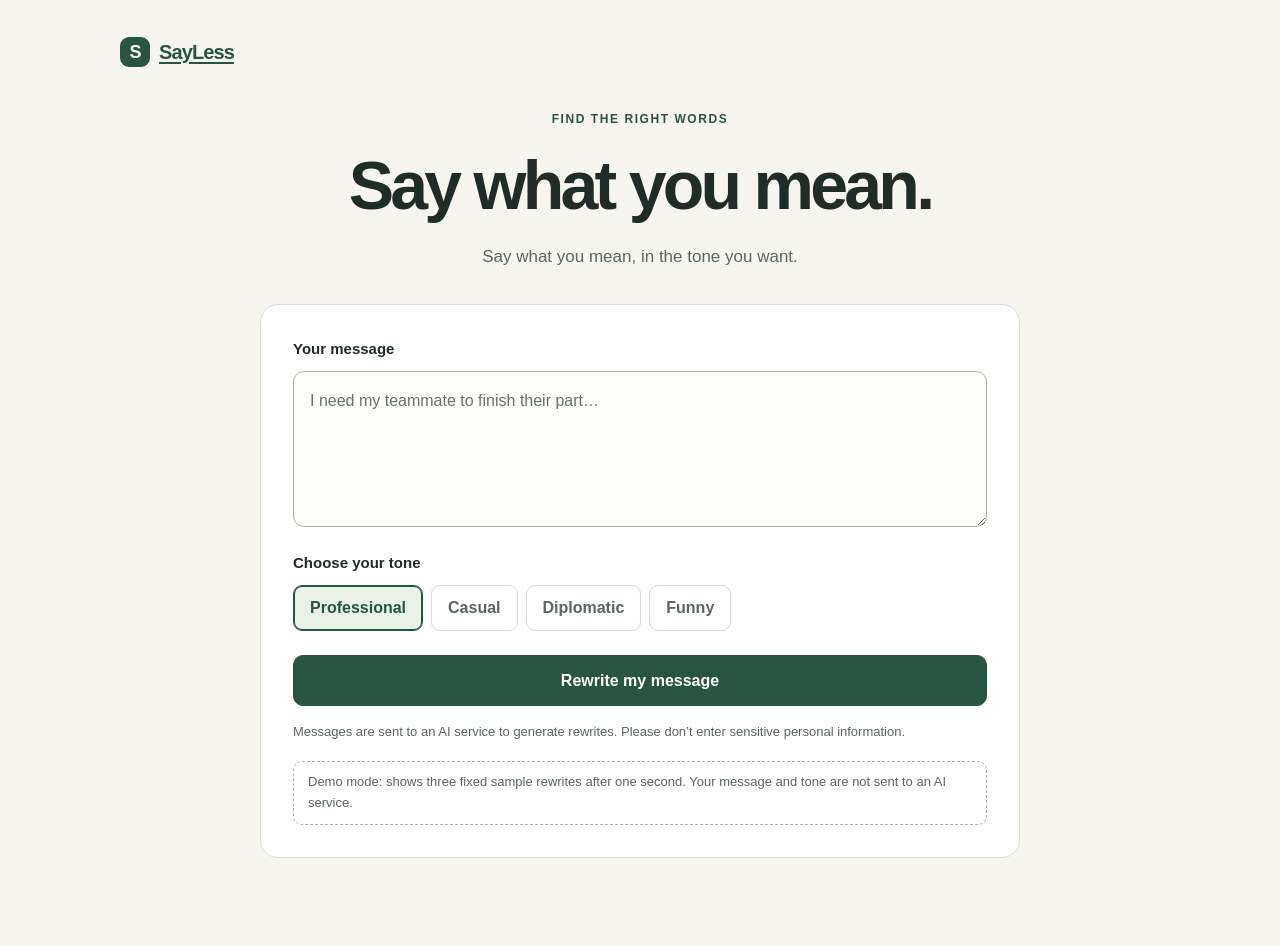
==== frontend/index.html @ 97f1ca7d "frontend done" ====
<!doctype html>
<html lang="en">
  <head>
    <meta charset="utf-8">
    <meta name="viewport" content="width=device-width, initial-scale=1">
    <!-- Set mode to api when the backend endpoint is ready. -->
    <meta name="rewrite-mode" content="mock">
    <meta name="rewrite-endpoint" content="/api/rewrite">
    <title>SayLess — Say what you mean</title>
    <link rel="icon" href="data:,">
    <link rel="stylesheet" href="./styles.css">
  </head>
  <body>
    <main>
      <header class="site-header">
        <a class="brand" href="./index.html"><span class="brand-mark" aria-hidden="true">S</span>SayLess</a>
      </header>
      <section class="hero" aria-labelledby="page-title">
        <p class="eyebrow">Find the right words</p>
        <h1 id="page-title">Say what you mean.</h1>
        <p class="tagline">Say what you mean, in the tone you want.</p>
      </section>
      <form id="rewrite-form" class="composer" novalidate>
        <label for="message">Your message</label>
        <textarea id="message" name="message" placeholder="I need my teammate to finish their part…" aria-describedby="privacy-note" required></textarea>
        <fieldset>
          <legend>Choose your tone</legend>
          <div class="tone-options">
            <button type="button" class="tone-button" data-tone="professional" aria-pressed="true">Professional</button>
            <button type="button" class="tone-button" data-tone="casual" aria-pressed="false">Casual</button>
            <button type="button" class="tone-button" data-tone="diplomatic" aria-pressed="false">Diplomatic</button>
            <button type="button" class="tone-button" data-tone="funny" aria-pressed="false">Funny</button>
          </div>
        </fieldset>
        <button id="rewrite-button" type="submit" class="primary-button">Rewrite my message</button>
        <p id="privacy-note" class="privacy-note">Messages are sent to an AI service to generate rewrites. Please don’t enter sensitive personal information.</p>
        <p id="mock-notice" class="dev-notice" hidden>Demo mode: shows three fixed sample rewrites after one second. Your message and tone are not sent to an AI service.</p>
      </form>
      <noscript><p>Enable JavaScript to rewrite your message.</p></noscript>
      <div id="results"></div>
    </main>
    <script type="module" src="./script.js"></script>
  </body>
</html>
---- frontend/styles.css ----
:root {
  color-scheme: light;
  --page: #f7f5ef;
  --surface: #ffffff;
  --ink: #202c28;
  --muted: #5a665e;
  --accent: #285442;
  --accent-hover: #1d4032;
  --accent-soft: #e9f1e9;
  --border: #d6ddd3;
  --error: #8f302a;
  --error-bg: #fff3f0;
  --radius: 18px;
  font-family: -apple-system, BlinkMacSystemFont, 'Segoe UI', sans-serif;
  color: var(--ink);
  background: var(--page);
  font-synthesis: none;
}

* { box-sizing: border-box; }
body { margin: 0; line-height: 1.6; }
button, textarea, input, select { font: inherit; }
button { cursor: pointer; }
button, textarea, input, select { max-width: 100%; }
button, a, textarea, input, select { -webkit-tap-highlight-color: transparent; }
:focus-visible { outline: 3px solid var(--accent); outline-offset: 4px; }
button:disabled { cursor: wait; opacity: .6; }
a { color: var(--accent); text-underline-offset: 3px; }
h1, h2, h3, p { margin-top: 0; }
h1, h2, h3 { line-height: 1.2; }
h1 { font-size: clamp(2.5rem, 7vw, 4.25rem); letter-spacing: -.055em; margin-bottom: 16px; }
h2 { font-size: clamp(1.5rem, 4vw, 1.9rem); letter-spacing: -.035em; }
main, .container, .app-shell { width: min(100% - 32px, 1040px); margin-inline: auto; }
main .container, main .app-shell { width: 100%; }
main, .app-shell { padding-block: 28px 52px; }
.site-header { margin-bottom: 36px; }
.brand { display: inline-flex; align-items: center; gap: 9px; font-size: 1.25rem; font-weight: 800; letter-spacing: -.045em; }
.brand-mark { display: inline-grid; place-items: center; width: 30px; height: 30px; border-radius: 9px; background: var(--accent); color: white; font-size: 18px; }
.hero { max-width: 680px; margin: 36px auto 30px; text-align: center; }
.eyebrow { color: var(--accent); font-size: .75rem; font-weight: 750; letter-spacing: .13em; text-transform: uppercase; margin-bottom: 16px; }
.tagline { color: var(--muted); font-size: 1.0625rem; }
.composer, form { padding: clamp(20px, 4vw, 32px); border: 1px solid var(--border); border-radius: var(--radius); background: var(--surface); }
.composer form { padding: 0; border: 0; }
label, legend, .field-label { display: block; margin-bottom: 10px; font-weight: 650; font-size: .9375rem; }
textarea { display: block; width: 100%; min-height: 156px; padding: 16px; color: var(--ink); background: #fcfcf9; border: 1px solid #a6b4a8; border-radius: 11px; line-height: 1.65; resize: vertical; }
textarea::placeholder { color: #65736a; opacity: 1; }
fieldset { min-width: 0; border: 0; padding: 0; margin: 24px 0; }
legend { padding: 0; }
.tone-options, .tone-selector { display: flex; flex-wrap: wrap; gap: 8px; }
.tone-button, .tone-btn, [data-tone] { min-height: 44px; padding: 9px 16px; border: 1px solid var(--border); border-radius: 9px; color: var(--muted); background: white; font-weight: 600; }
.tone-button[aria-pressed='true'], .tone-btn[aria-pressed='true'], [data-tone][aria-pressed='true'], [data-tone].selected, [data-tone].active { border-color: var(--accent); color: var(--accent); background: var(--accent-soft); box-shadow: inset 0 0 0 1px var(--accent); }
.primary-button, button[type='submit'] { min-height: 48px; width: 100%; padding: 12px 22px; color: white; background: var(--accent); border: 1px solid var(--accent); border-radius: 10px; font-weight: 650; }
.privacy-note { color: var(--muted); font-size: .8125rem; line-height: 1.6; margin: 16px 0 0; }
#results { margin-top: 36px; min-width: 0; }
#results:empty { margin-top: 0; }
#results .output-error:empty { display: none; }
#results .results-heading { margin-bottom: 20px; }
#results .results-heading h2 { margin-bottom: 8px; }
#results .results-heading p { margin-bottom: 0; color: var(--muted); font-size: .9375rem; }
#results .results-grid { display: grid; grid-template-columns: minmax(0, 1fr); gap: 16px; }
#results .result-card { min-width: 0; display: flex; flex-direction: column; padding: 24px; border: 1px solid var(--border); border-radius: var(--radius); background: var(--surface); box-shadow: 0 3px 12px #202c2805; }
#results .result-card__label { color: var(--accent); font-size: .75rem; font-weight: 750; letter-spacing: .08em; text-transform: uppercase; margin: 0 0 16px; }
#results .result-card__text { white-space: pre-wrap; overflow-wrap: anywhere; margin-bottom: 24px; line-height: 1.75; }
#results .result-card__footer { margin-top: auto; }
#results .copy-button { display: inline-flex; justify-content: center; align-items: center; min-width: 90px; min-height: 44px; padding: 8px 18px; border: 1px solid #a6b4a8; border-radius: 8px; background: white; color: var(--accent); font-size: .875rem; font-weight: 650; }
#results .copy-button.is-copied { background: var(--accent-soft); border-color: var(--accent); }
#results .copy-status { min-height: 1.5em; font-size: .8125rem; line-height: 1.5; color: var(--accent); margin: 10px 0 0; overflow-wrap: anywhere; }
#results .copy-status--error { color: var(--error); }
#results .status-panel { padding: 24px; border: 1px solid var(--border); border-radius: var(--radius); background: var(--accent-soft); color: var(--accent); font-weight: 650; }
#results .output-error:not(:empty) { padding: 22px 24px; border: 1px solid #db9b90; border-radius: var(--radius); background: var(--error-bg); color: var(--error); overflow-wrap: anywhere; }
#results .output-error p { margin: 6px 0 0; white-space: pre-wrap; }
.sr-only { position: absolute; width: 1px; height: 1px; padding: 0; margin: -1px; overflow: hidden; clip-path: inset(50%); white-space: nowrap; border: 0; }
.page-footer { margin-top: 36px; text-align: center; color: var(--muted); font-size: .8125rem; }
.dev-notice { padding: 10px 14px; margin: 18px 0 0; border: 1px dashed #a6b4a8; border-radius: 9px; color: var(--muted); font-size: .8125rem; }
.dev-tools { display: flex; flex-wrap: wrap; gap: 8px; margin-top: 14px; }
.dev-tools button { min-height: 44px; padding: 8px 14px; border: 1px solid var(--border); border-radius: 8px; background: transparent; color: var(--ink); font-size: .8125rem; }

@media (hover: hover) {
  .primary-button:hover:not(:disabled), button[type='submit']:hover:not(:disabled) { background: var(--accent-hover); }
  .tone-button:hover, .tone-btn:hover, [data-tone]:hover, #results .copy-button:hover, .dev-tools button:hover { background: var(--accent-soft); }
}
@media (min-width: 768px) {
  main, .app-shell { padding-top: 36px; }
  .composer { max-width: 760px; margin-inline: auto; }
  .hero { margin-top: 42px; margin-bottom: 34px; }
  #results .results-grid { grid-template-columns: repeat(3, minmax(0, 1fr)); }
  #results .result-card { padding: 22px; }
}
@media (prefers-reduced-motion: reduce) {
  *, *::before, *::after { scroll-behavior: auto !important; }
}
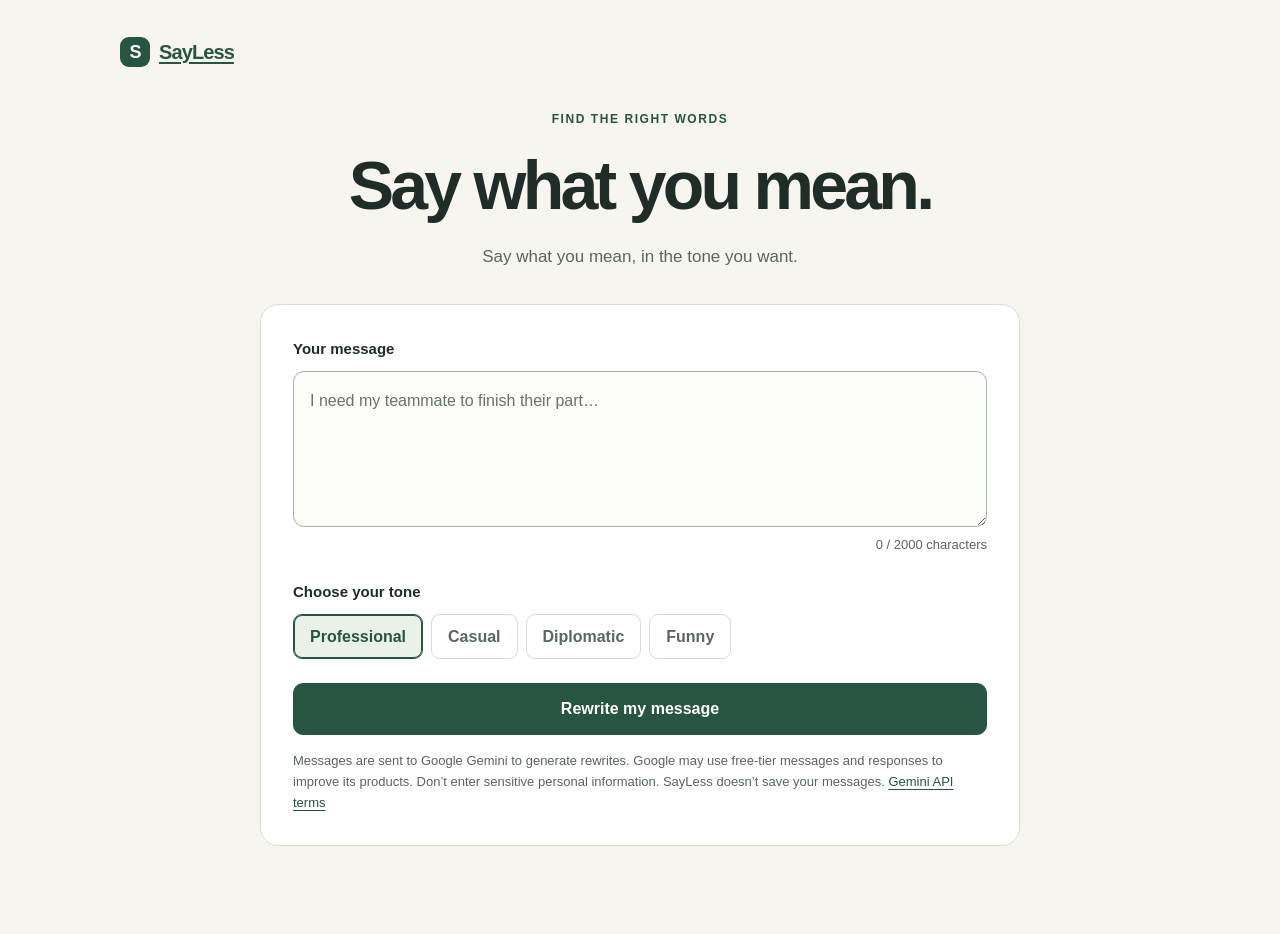
==== commit 7f2ef4bd: "Add Gemini client, integration tests and live frontend wiring Person 3: GeminiRewriteClient, system " ====
--- a/frontend/index.html
+++ b/frontend/index.html
@@ -3,8 +3,8 @@
   <head>
     <meta charset="utf-8">
     <meta name="viewport" content="width=device-width, initial-scale=1">
-    <!-- Set mode to api when the backend endpoint is ready. -->
-    <meta name="rewrite-mode" content="mock">
+    <!-- "api" calls the backend; set to "mock" only for frontend-only development. -->
+    <meta name="rewrite-mode" content="api">
     <meta name="rewrite-endpoint" content="/api/rewrite">
     <title>SayLess — Say what you mean</title>
     <link rel="icon" href="data:,">
@@ -22,7 +22,8 @@
       </section>
       <form id="rewrite-form" class="composer" novalidate>
         <label for="message">Your message</label>
-        <textarea id="message" name="message" placeholder="I need my teammate to finish their part…" aria-describedby="privacy-note" required></textarea>
+        <textarea id="message" name="message" placeholder="I need my teammate to finish their part…" aria-describedby="message-length privacy-note" required></textarea>
+        <p id="message-length" class="field-hint" aria-live="polite"></p>
         <fieldset>
           <legend>Choose your tone</legend>
           <div class="tone-options">
@@ -33,7 +34,7 @@
           </div>
         </fieldset>
         <button id="rewrite-button" type="submit" class="primary-button">Rewrite my message</button>
-        <p id="privacy-note" class="privacy-note">Messages are sent to an AI service to generate rewrites. Please don’t enter sensitive personal information.</p>
+        <p id="privacy-note" class="privacy-note">Messages are sent to Google Gemini to generate rewrites. Google may use free-tier messages and responses to improve its products. Don’t enter sensitive personal information. SayLess doesn’t save your messages. <a href="https://ai.google.dev/gemini-api/terms" target="_blank" rel="noopener noreferrer">Gemini API terms</a></p>
         <p id="mock-notice" class="dev-notice" hidden>Demo mode: shows three fixed sample rewrites after one second. Your message and tone are not sent to an AI service.</p>
       </form>
       <noscript><p>Enable JavaScript to rewrite your message.</p></noscript>
--- a/frontend/styles.css
+++ b/frontend/styles.css
@@ -89,3 +89,5 @@
 @media (prefers-reduced-motion: reduce) {
   *, *::before, *::after { scroll-behavior: auto !important; }
 }
+.field-hint { margin: 8px 0 0; color: var(--muted); font-size: .8125rem; text-align: right; }
+.field-hint--error { color: var(--error); font-weight: 650; }
